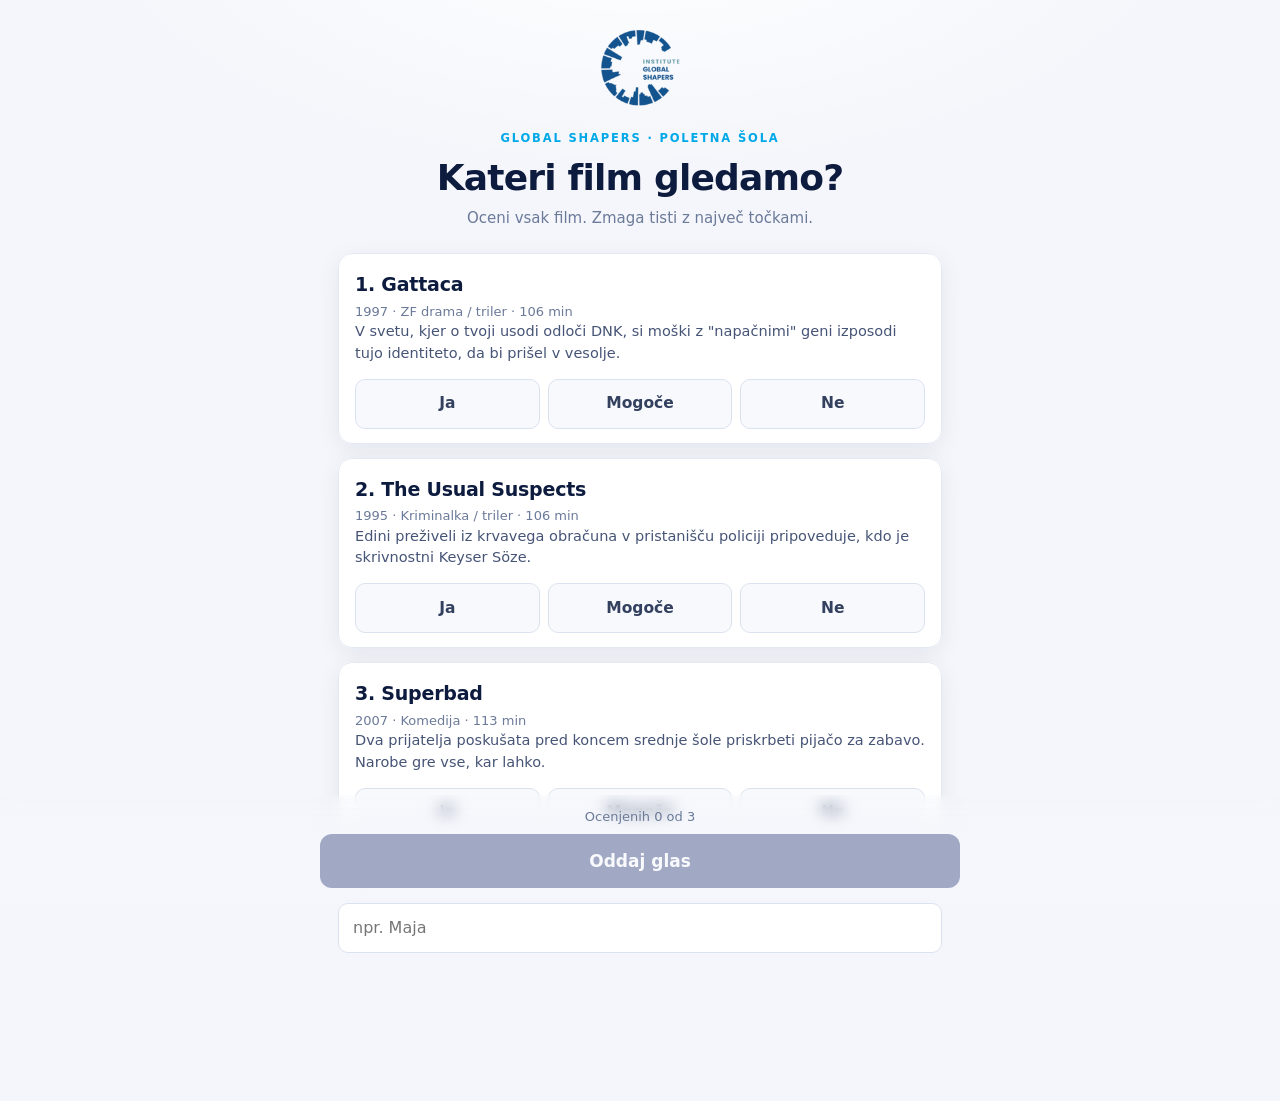
==== app/index.html @ e21fadfa "Izbor filma — glasovalna aplikacija za poletno šolo Statična aplikacija (app/) + Apps Script zaledje" ====
<!doctype html>
<html lang="sl">
<head>
<meta charset="utf-8">
<meta name="viewport" content="width=device-width, initial-scale=1">
<meta name="theme-color" content="#f4f6fb">
<title>Izbor filma</title>
<link rel="stylesheet" href="stil.css">
</head>
<body>

<div class="ovoj">
  <header class="glava">
    <img class="logo" src="logo.png" alt="Inštitut Global Shapers" width="128" height="128">
    <div class="znacka">Global Shapers · Poletna šola</div>
    <h1 id="naslov">Kateri film gledamo?</h1>
    <p class="podnaslov" id="podnaslov"></p>
  </header>

  <main id="vsebina">
    <form id="obrazec" novalidate>
      <div id="filmi"></div>

      <div class="ime-blok">
        <label for="ime">Tvoje ime (ni obvezno)</label>
        <input type="text" id="ime" name="ime" autocomplete="off" maxlength="40" placeholder="npr. Maja">
      </div>

      <div id="sporocilo"></div>
    </form>
  </main>

  <noscript>
    <p class="sporocilo napaka">Za glasovanje mora biti vklopljen JavaScript.</p>
  </noscript>
</div>

<div class="spodaj" id="spodaj">
  <div class="spodaj-ovoj">
    <p class="stevec" id="stevec">Ocenjenih 0 od 0</p>
    <button type="submit" class="glavni" id="poslji" form="obrazec" disabled>Oddaj glas</button>
  </div>
</div>

<script src="filmi.js"></script>
<script>
(function () {
  'use strict';

  var K = window.KONFIG;
  var params = new URLSearchParams(location.search);
  var kiosk = params.get('kiosk') === '1';       // laptop kroži po sobi
  var LOKALNO = !K.scriptUrl;                    // ni backenda -> shrani v brskalnik

  var KLJUC_NAPRAVA = 'izborFilma.naprava';
  var KLJUC_GLASOVAL = 'izborFilma.glasoval';
  var KLJUC_VRSTA = 'izborFilma.cakalnaVrsta';
  var KLJUC_LOKALNI = 'izborFilma.lokalniGlasovi';

  /* ---------- pomozne ---------- */

  function el(id) { return document.getElementById(id); }

  function shrani(k, v) {
    try { localStorage.setItem(k, JSON.stringify(v)); } catch (e) {}
  }

  function preberi(k, privzeto) {
    try {
      var v = localStorage.getItem(k);
      return v === null ? privzeto : JSON.parse(v);
    } catch (e) { return privzeto; }
  }

  function napravaId() {
    var id = preberi(KLJUC_NAPRAVA, null);
    if (!id) {
      id = 'n-' + Math.random().toString(36).slice(2) + Math.random().toString(36).slice(2);
      shrani(KLJUC_NAPRAVA, id);
    }
    return id;
  }

  function pobegni(s) {
    return String(s).replace(/[&<>"']/g, function (c) {
      return { '&': '&amp;', '<': '&lt;', '>': '&gt;', '"': '&quot;', "'": '&#39;' }[c];
    });
  }

  /* JSONP: deluje tudi tam, kjer CORS ponagaja, in nam vrne potrditev. */
  function jsonp(url, podatki, casOmejitev) {
    return new Promise(function (resolve, reject) {
      var ime = 'cb' + Math.random().toString(36).slice(2);
      var skripta = document.createElement('script');
      var ura = setTimeout(function () { pocisti(); reject(new Error('cas')); }, casOmejitev || 12000);

      function pocisti() {
        clearTimeout(ura);
        try { delete window[ime]; } catch (e) { window[ime] = undefined; }
        if (skripta.parentNode) skripta.parentNode.removeChild(skripta);
      }

      window[ime] = function (odgovor) { pocisti(); resolve(odgovor); };

      var q = new URLSearchParams(podatki || {});
      q.set('callback', ime);
      skripta.src = url + (url.indexOf('?') === -1 ? '?' : '&') + q.toString();
      skripta.onerror = function () { pocisti(); reject(new Error('omrezje')); };
      document.head.appendChild(skripta);
    });
  }

  /* ---------- izris ---------- */

  el('naslov').textContent = K.naslov;
  el('podnaslov').textContent = K.podnaslov;
  document.title = K.naslov;

  var izbire = {};

  function izrisiFilme() {
    var html = K.filmi.map(function (f, i) {
      var moznosti = K.moznosti.map(function (m) {
        var id = 'o-' + f.id + '-' + m.kljuc;
        return '<input type="radio" name="' + f.id + '" id="' + id + '" value="' + m.kljuc + '">' +
               '<label for="' + id + '" data-kljuc="' + m.kljuc + '">' + pobegni(m.oznaka) + '</label>';
      }).join('');

      return '' +
        '<fieldset class="film" id="kartica-' + f.id + '">' +
          '<legend>' +
            '<span class="film-naslov">' + (i + 1) + '. ' + pobegni(f.naslov) + '</span>' +
            '<span class="film-meta">' + pobegni([f.leto, f.zanr, f.dolzina].filter(Boolean).join(' · ')) + '</span>' +
          '</legend>' +
          (f.opis ? '<p class="film-opis">' + pobegni(f.opis) + '</p>' : '') +
          '<div class="moznosti">' + moznosti + '</div>' +
        '</fieldset>';
    }).join('');

    el('filmi').innerHTML = html;
  }

  function osveziStevec() {
    var n = Object.keys(izbire).length;
    el('stevec').textContent = 'Ocenjenih ' + n + ' od ' + K.filmi.length;
    el('poslji').disabled = n < K.filmi.length;
  }

  el('filmi').addEventListener('change', function (e) {
    var t = e.target;
    if (t && t.type === 'radio') {
      izbire[t.name] = t.value;
      var kartica = el('kartica-' + t.name);
      if (kartica) kartica.classList.add('odgovorjen');
      osveziStevec();
    }
  });

  /* ---------- sporocila ---------- */

  function sporocilo(besedilo, vrsta) {
    el('sporocilo').innerHTML = besedilo
      ? '<p class="sporocilo ' + (vrsta || 'info') + '">' + besedilo + '</p>'
      : '';
  }

  /* ---------- oddaja ---------- */

  function sestaviGlas() {
    var ocene = {};
    K.filmi.forEach(function (f) {
      var m = K.moznosti.filter(function (x) { return x.kljuc === izbire[f.id]; })[0];
      ocene[f.id] = m ? m.tocke : 0;
    });
    return {
      ime: (el('ime').value || '').trim().slice(0, 40),
      naprava: kiosk ? 'kiosk-' + Math.random().toString(36).slice(2) : napravaId(),
      ocene: ocene
    };
  }

  function shraniLokalno(glas) {
    var vsi = preberi(KLJUC_LOKALNI, []);
    // na isti napravi zadnji glas povozi prejsnji (razen v kiosk nacinu)
    vsi = vsi.filter(function (g) { return g.naprava !== glas.naprava; });
    vsi.push({ ime: glas.ime, naprava: glas.naprava, ocene: glas.ocene, cas: new Date().toISOString() });
    shrani(KLJUC_LOKALNI, vsi);
  }

  function poslji(glas) {
    return jsonp(K.scriptUrl, {
      action: 'glas',
      ime: glas.ime,
      naprava: glas.naprava,
      ocene: JSON.stringify(glas.ocene)
    });
  }

  /* Cakalna vrsta: ce povezava odpove, glas ne gre v nic. */
  function vVrsto(glas) {
    var v = preberi(KLJUC_VRSTA, []);
    v = v.filter(function (g) { return g.naprava !== glas.naprava; });
    v.push(glas);
    shrani(KLJUC_VRSTA, v);
  }

  function obdelajVrsto() {
    if (LOKALNO) return;
    var v = preberi(KLJUC_VRSTA, []);
    if (!v.length) return;
    var glas = v[0];
    poslji(glas).then(function (o) {
      if (o && o.ok) {
        shrani(KLJUC_VRSTA, preberi(KLJUC_VRSTA, []).slice(1));
        obdelajVrsto();
      }
    }).catch(function () { /* poskusimo kasneje */ });
  }

  el('obrazec').addEventListener('submit', function (e) {
    e.preventDefault();
    if (Object.keys(izbire).length < K.filmi.length) return;

    var glas = sestaviGlas();
    var gumb = el('poslji');
    gumb.disabled = true;
    gumb.textContent = 'Pošiljam…';
    sporocilo('');

    if (LOKALNO) {
      shraniLokalno(glas);
      zahvala(true);
      return;
    }

    poslji(glas).then(function (o) {
      if (o && o.ok) {
        shrani(KLJUC_GLASOVAL, true);
        zahvala(true);
      } else {
        throw new Error((o && o.napaka) || 'neznana napaka');
      }
    }).catch(function () {
      vVrsto(glas);
      shrani(KLJUC_GLASOVAL, true);
      zahvala(false);
    });
  });

  function zahvala(uspelo) {
    var opomba = uspelo
      ? 'Glas je zabeležen.'
      : 'Povezava je odpovedala, zato je glas shranjen na tvoji napravi. Pusti to stran odprto — poslala ga bo sama, ko bo signal.';

    el('vsebina').innerHTML =
      '<div class="zahvala">' +
        '<div class="kljukica">' + (uspelo ? '✓' : '⏳') + '</div>' +
        '<h2>Hvala!</h2>' +
        '<p>' + opomba + '</p>' +
        '<button type="button" class="drugotni" id="naprej">' +
          (kiosk ? 'Naslednji, prosim' : 'Poglej rezultate') +
        '</button>' +
      '</div>';

    el('spodaj').style.display = 'none';
    window.scrollTo(0, 0);

    el('naprej').addEventListener('click', function () {
      if (kiosk) location.href = 'index.html?kiosk=1';
      else location.href = 'rezultati.html';
    });

    if (kiosk) setTimeout(function () { location.href = 'index.html?kiosk=1'; }, 4000);
    if (!uspelo) setTimeout(obdelajVrsto, 5000);
  }

  /* ---------- zagon ---------- */

  izrisiFilme();
  osveziStevec();

  if (LOKALNO) {
    sporocilo('<strong>Lokalni način.</strong> V <code>filmi.js</code> ni nastavljen <code>scriptUrl</code>, zato se glasovi shranjujejo samo v ta brskalnik. Za skupinsko glasovanje glej NAVODILA.md.', 'info');
  } else if (!kiosk && preberi(KLJUC_GLASOVAL, false)) {
    sporocilo('S te naprave je glas že oddan. Če glasuješ znova, boš prejšnji glas <strong>zamenjal</strong>. <a href="rezultati.html">Rezultati →</a>', 'info');
  }

  obdelajVrsto();
  window.addEventListener('online', obdelajVrsto);
  setInterval(obdelajVrsto, 15000);
})();
</script>
</body>
</html>
---- app/stil.css ----
/* Izbor filma — barvna podoba Inštituta Global Shapers.
   Brez zunanjih pisav, knjižnic in CDN-jev: vse se naloži z istega naslova. */

:root {
  /* barve, odčitane z globalshapers.si */
  --navy:          #0d1b3e;   /* naslovi */
  --navy-2:        #1a2b6d;   /* gumbi, poudarki */
  --cyan:          #00a8e8;   /* akcent */
  --cyan-temn:     #0089bd;
  --mut:           #6b7a99;   /* pomožno besedilo */
  --ozadje:        #f4f6fb;
  --kartica:       #ffffff;
  --kartica-rob:   #e3e8f2;
  --polje:         #f7f9fd;
  --polje-rob:     #dbe2ef;
  --nevtralno:     #94a0b8;

  --radij:         14px;
  --senca:         0 6px 24px rgba(13, 27, 62, .07);
  --senca-mocna:   0 10px 34px rgba(13, 27, 62, .12);
}

* { box-sizing: border-box; }

html, body { margin: 0; padding: 0; }

body {
  background:
    radial-gradient(900px 420px at 50% -8%, #ffffff 0%, transparent 62%),
    var(--ozadje);
  color: var(--navy);
  font-family: system-ui, -apple-system, "Segoe UI", Roboto, "Helvetica Neue", Arial, sans-serif;
  font-size: 17px;
  line-height: 1.5;
  -webkit-text-size-adjust: 100%;
  min-height: 100vh;
}

.ovoj {
  max-width: 640px;
  margin: 0 auto;
  padding: 26px 18px 140px;
}

/* ---------- glava ---------- */

.glava { text-align: center; margin-bottom: 24px; }

.logo {
  width: 84px;
  height: 84px;
  display: block;
  margin: 0 auto 14px;
}

.znacka {
  display: inline-block;
  font-size: 11.5px;
  font-weight: 700;
  letter-spacing: .16em;
  text-transform: uppercase;
  color: var(--cyan);
  margin-bottom: 10px;
}

h1 {
  font-size: clamp(26px, 7vw, 36px);
  line-height: 1.15;
  margin: 0 0 8px;
  letter-spacing: -.022em;
  color: var(--navy);
}

.podnaslov { color: var(--mut); margin: 0; font-size: 15px; }

/* ---------- kartica filma ---------- */

.film {
  background: var(--kartica);
  border: 1px solid var(--kartica-rob);
  border-radius: var(--radij);
  padding: 16px 16px 14px;
  margin-bottom: 14px;
  box-shadow: var(--senca);
}

.film.odgovorjen { border-color: rgba(0, 168, 232, .45); }

.film legend { float: left; width: 100%; padding: 0; }

/* legend brez float bi se izrisal nad okvirjem kartice */
.film::after { content: ''; display: block; clear: both; }

fieldset { border: 0; margin: 0; padding: 0; }

.film-naslov {
  font-size: 19px;
  font-weight: 700;
  letter-spacing: -.012em;
  display: block;
  color: var(--navy);
}

.film-meta {
  color: var(--mut);
  font-size: 13px;
  margin-top: 3px;
  display: block;
}

.film-opis {
  color: #465476;
  font-size: 14.5px;
  margin: 10px 0 14px;
}

/* ---------- gumbi za oceno ---------- */

.moznosti { display: grid; grid-template-columns: repeat(3, 1fr); gap: 8px; }

.moznosti input { position: absolute; opacity: 0; width: 0; height: 0; }

.moznosti label {
  display: flex;
  align-items: center;
  justify-content: center;
  min-height: 50px;
  border: 1px solid var(--polje-rob);
  border-radius: 10px;
  background: var(--polje);
  color: #33415f;
  font-size: 15.5px;
  font-weight: 600;
  cursor: pointer;
  user-select: none;
  transition: transform .08s ease, background .12s ease, border-color .12s ease, color .12s ease;
}

.moznosti label:active { transform: scale(.97); }

.moznosti input:focus-visible + label { outline: 2px solid var(--cyan); outline-offset: 2px; }

/* tri jasno ločena stanja v barvah znamke */
.moznosti input:checked + label[data-kljuc="ja"] {
  background: var(--cyan); border-color: var(--cyan); color: #fff;
}
.moznosti input:checked + label[data-kljuc="mogoce"] {
  background: var(--navy-2); border-color: var(--navy-2); color: #fff;
}
.moznosti input:checked + label[data-kljuc="ne"] {
  background: #e9edf6; border-color: var(--nevtralno); color: #4a5772;
}

/* ---------- ime ---------- */

.ime-blok { margin: 22px 0 8px; }

.ime-blok label { display: block; font-size: 14px; color: var(--mut); margin-bottom: 7px; }

input[type="text"] {
  width: 100%;
  min-height: 50px;
  padding: 0 14px;
  background: var(--kartica);
  border: 1px solid var(--polje-rob);
  border-radius: 10px;
  color: var(--navy);
  font-size: 16px;
  font-family: inherit;
}

input[type="text"]:focus-visible { outline: 2px solid var(--cyan); outline-offset: 1px; }

/* ---------- spodnja vrstica ---------- */

.spodaj {
  position: fixed;
  left: 0; right: 0; bottom: 0;
  padding: 12px 18px calc(12px + env(safe-area-inset-bottom));
  background: linear-gradient(180deg, rgba(244, 246, 251, 0), rgba(244, 246, 251, .97) 38%);
  backdrop-filter: blur(8px);
}

.spodaj-ovoj { max-width: 640px; margin: 0 auto; }

.stevec { font-size: 13px; color: var(--mut); text-align: center; margin: 0 0 8px; }

button.glavni {
  width: 100%;
  min-height: 54px;
  border: 0;
  border-radius: 12px;
  background: var(--navy-2);
  color: #fff;
  font-size: 17px;
  font-weight: 700;
  font-family: inherit;
  cursor: pointer;
  box-shadow: var(--senca-mocna);
  transition: transform .08s ease, opacity .15s ease, background .15s ease;
}

button.glavni:active { transform: scale(.985); }
button.glavni:disabled { opacity: .38; cursor: not-allowed; box-shadow: none; }

.drugotni {
  display: inline-flex;
  align-items: center;
  justify-content: center;
  text-decoration: none;
  min-height: 46px;
  padding: 0 18px;
  border: 1px solid var(--polje-rob);
  border-radius: 10px;
  background: var(--kartica);
  color: var(--navy-2);
  font-size: 15px;
  font-weight: 600;
  font-family: inherit;
  cursor: pointer;
}

/* ---------- sporocila ---------- */

.sporocilo {
  margin: 14px 0 0;
  padding: 12px 14px;
  border-radius: 10px;
  font-size: 14.5px;
  border: 1px solid;
}

.sporocilo.info   { background: #eaf7fe; border-color: rgba(0,168,232,.35);  color: #0b5d80; }
.sporocilo.napaka { background: #fdeeee; border-color: rgba(200,60,60,.35);  color: #8e2a2a; }
.sporocilo.ok     { background: #eaf7fe; border-color: rgba(0,168,232,.35);  color: #0b5d80; }

.sporocilo a { color: var(--navy-2); }
.sporocilo code {
  background: rgba(13,27,62,.06);
  padding: 1px 5px;
  border-radius: 4px;
  font-size: 13px;
}

/* ---------- zahvala ---------- */

.zahvala { text-align: center; padding: 40px 0; }
.zahvala .kljukica {
  font-size: 40px;
  line-height: 1;
  margin: 0 auto 14px;
  width: 78px; height: 78px;
  border-radius: 50%;
  display: flex; align-items: center; justify-content: center;
  background: var(--cyan);
  color: #fff;
}
.zahvala h2 { font-size: 26px; margin: 0 0 8px; color: var(--navy); }
.zahvala p { color: var(--mut); margin: 0 0 22px; }

/* ---------- rezultati ---------- */

.vrstica { margin-bottom: 18px; }

.vrstica-glava {
  display: flex;
  justify-content: space-between;
  align-items: baseline;
  gap: 10px;
  margin-bottom: 7px;
}

.vrstica-naslov { font-weight: 700; font-size: 16.5px; color: var(--navy); }
.vrstica-tocke { color: var(--navy-2); font-weight: 700; font-size: 16px; white-space: nowrap; }

.stolpec-ozadje {
  height: 14px;
  background: #e7ebf4;
  border-radius: 999px;
  overflow: hidden;
  border: 1px solid var(--kartica-rob);
}

.stolpec {
  height: 100%;
  background: var(--navy-2);
  border-radius: 999px;
  transition: width .5s ease;
}

.vrstica.zmagovalec .stolpec { background: linear-gradient(90deg, var(--cyan), var(--cyan-temn)); }
.vrstica.zmagovalec .vrstica-tocke { color: var(--cyan-temn); }

.razbitje { font-size: 12.5px; color: var(--mut); margin-top: 6px; }

.povzetek {
  background: var(--kartica);
  border: 1px solid var(--kartica-rob);
  border-radius: var(--radij);
  padding: 18px;
  margin-bottom: 24px;
  text-align: center;
  box-shadow: var(--senca);
}

.povzetek .veliko { font-size: 32px; font-weight: 800; letter-spacing: -.025em; color: var(--navy); }
.povzetek .majhno { font-size: 12px; color: var(--mut); text-transform: uppercase; letter-spacing: .12em; }

.noga { text-align: center; margin-top: 30px; font-size: 13px; color: var(--mut); }
.noga a { color: var(--navy-2); }

@media (prefers-reduced-motion: reduce) {
  * { transition: none !important; animation: none !important; }
}
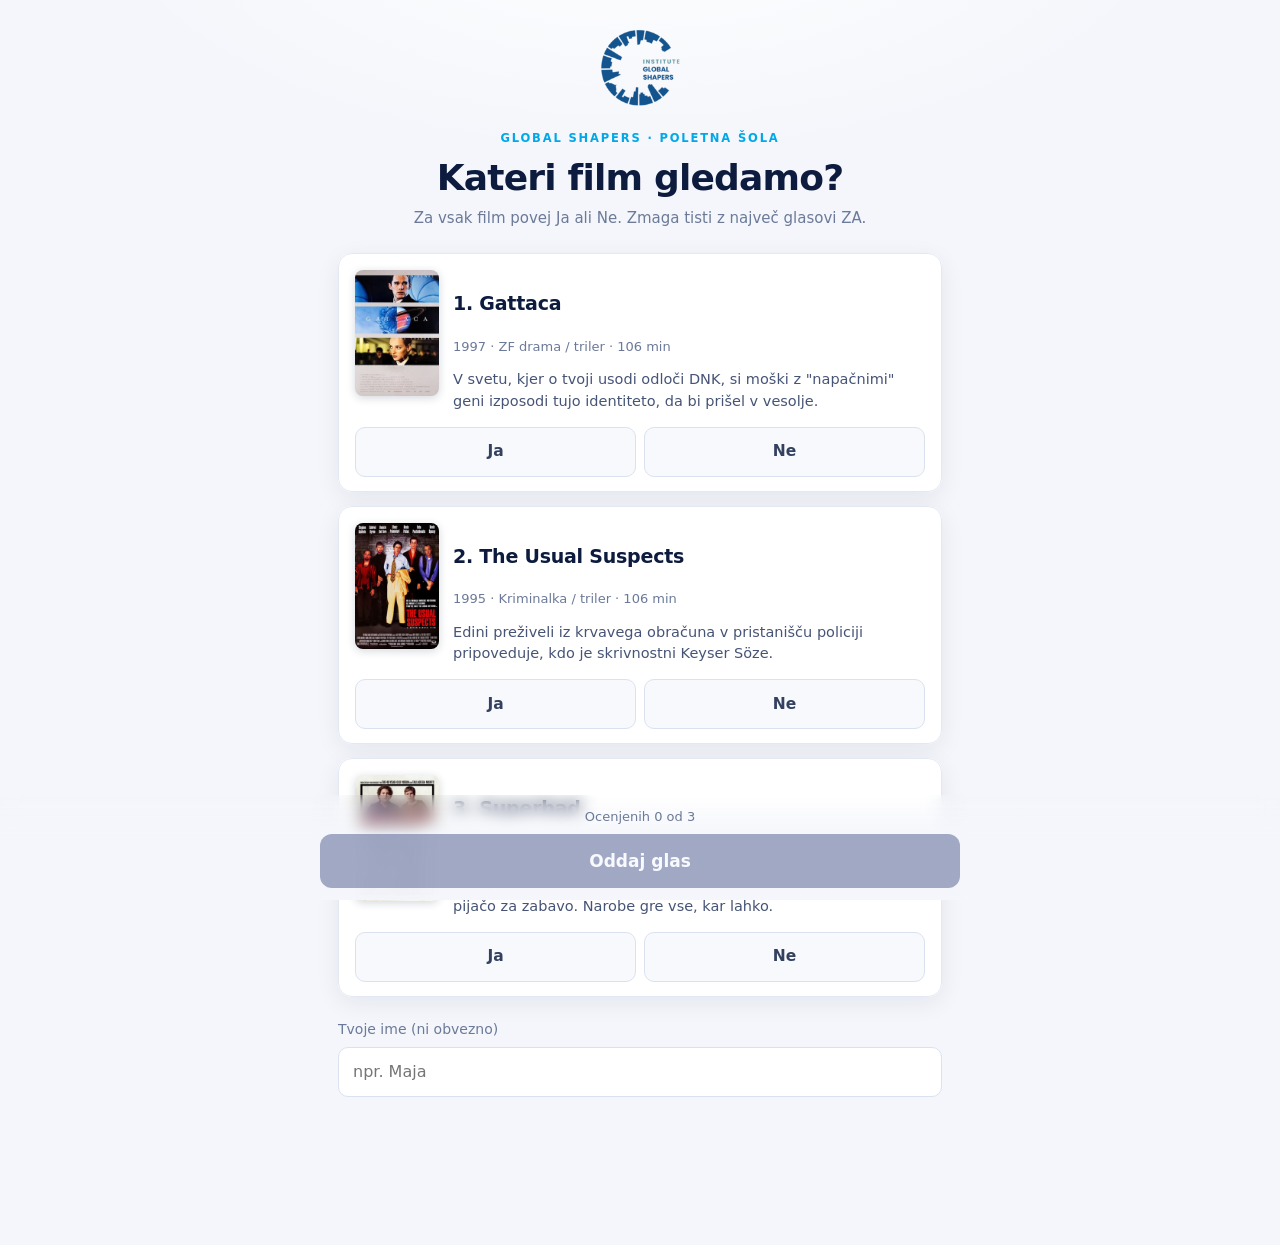
==== commit 21534d58: "Samo Ja/Ne namesto treh stopenj + plakati filmov - moznosti: Ja (2) / Ne (0); lestvica prikazuje ste" ====
--- a/app/index.html
+++ b/app/index.html
@@ -126,13 +126,23 @@
                '<label for="' + id + '" data-kljuc="' + m.kljuc + '">' + pobegni(m.oznaka) + '</label>';
       }).join('');
 
+      var plakat = f.plakat
+        ? '<img class="plakat" src="' + pobegni(f.plakat) + '" alt="Plakat filma ' + pobegni(f.naslov) + '"' +
+          ' width="84" height="126" onerror="this.remove()">'
+        : '';
+
       return '' +
         '<fieldset class="film" id="kartica-' + f.id + '">' +
-          '<legend>' +
-            '<span class="film-naslov">' + (i + 1) + '. ' + pobegni(f.naslov) + '</span>' +
-            '<span class="film-meta">' + pobegni([f.leto, f.zanr, f.dolzina].filter(Boolean).join(' · ')) + '</span>' +
-          '</legend>' +
-          (f.opis ? '<p class="film-opis">' + pobegni(f.opis) + '</p>' : '') +
+          // legenda je skrita za oci, a jo bralnik zaslona prebere kot naslov skupine
+          '<legend class="skrito">' + (i + 1) + '. ' + pobegni(f.naslov) + ' — tvoja ocena</legend>' +
+          '<div class="film-vrh">' +
+            plakat +
+            '<div class="film-tekst">' +
+              '<p class="film-naslov">' + (i + 1) + '. ' + pobegni(f.naslov) + '</p>' +
+              '<p class="film-meta">' + pobegni([f.leto, f.zanr, f.dolzina].filter(Boolean).join(' · ')) + '</p>' +
+              (f.opis ? '<p class="film-opis">' + pobegni(f.opis) + '</p>' : '') +
+            '</div>' +
+          '</div>' +
           '<div class="moznosti">' + moznosti + '</div>' +
         '</fieldset>';
     }).join('');
--- a/app/stil.css
+++ b/app/stil.css
@@ -86,12 +86,28 @@
 
 .film.odgovorjen { border-color: rgba(0, 168, 232, .45); }
 
-.film legend { float: left; width: 100%; padding: 0; }
-
-/* legend brez float bi se izrisal nad okvirjem kartice */
-.film::after { content: ''; display: block; clear: both; }
-
 fieldset { border: 0; margin: 0; padding: 0; }
+
+/* legenda je samo za bralnike zaslona; naslov je viden v .film-naslov */
+.skrito {
+  position: absolute; width: 1px; height: 1px; padding: 0;
+  margin: -1px; overflow: hidden; clip: rect(0 0 0 0); white-space: nowrap; border: 0;
+}
+
+/* plakat levo, besedilo desno */
+.film-vrh { display: flex; gap: 14px; align-items: flex-start; }
+
+.plakat {
+  flex: 0 0 auto;
+  width: 84px;
+  height: 126px;
+  object-fit: cover;
+  border-radius: 8px;
+  background: #e2e7f1;
+  box-shadow: 0 2px 8px rgba(11, 31, 63, .18);
+}
+
+.film-tekst { min-width: 0; }
 
 .film-naslov {
   font-size: 19px;
@@ -111,12 +127,20 @@
 .film-opis {
   color: #465476;
   font-size: 14.5px;
-  margin: 10px 0 14px;
+  margin: 8px 0 0;
+}
+
+/* razmik med blokom s plakatom in gumbi za oceno */
+.film-vrh + .moznosti { margin-top: 14px; }
+
+@media (max-width: 360px) {
+  .plakat { width: 66px; height: 99px; }
+  .film-vrh { gap: 10px; }
 }
 
 /* ---------- gumbi za oceno ---------- */
 
-.moznosti { display: grid; grid-template-columns: repeat(3, 1fr); gap: 8px; }
+.moznosti { display: grid; grid-template-columns: repeat(auto-fit, minmax(110px, 1fr)); gap: 8px; }
 
 .moznosti input { position: absolute; opacity: 0; width: 0; height: 0; }
 
@@ -140,7 +164,7 @@
 
 .moznosti input:focus-visible + label { outline: 2px solid var(--cyan); outline-offset: 2px; }
 
-/* tri jasno ločena stanja v barvah znamke */
+/* jasno ločena stanja v barvah znamke (mogoce ostane za primer 3 stopenj) */
 .moznosti input:checked + label[data-kljuc="ja"] {
   background: var(--cyan); border-color: var(--cyan); color: #fff;
 }
@@ -264,14 +288,23 @@
 
 .vrstica-glava {
   display: flex;
-  justify-content: space-between;
+  justify-content: flex-start;
   align-items: baseline;
   gap: 10px;
   margin-bottom: 7px;
 }
 
 .vrstica-naslov { font-weight: 700; font-size: 16.5px; color: var(--navy); }
-.vrstica-tocke { color: var(--navy-2); font-weight: 700; font-size: 16px; white-space: nowrap; }
+
+.vrstica-plakat {
+  width: 36px; height: 54px;
+  object-fit: cover;
+  border-radius: 5px;
+  flex: 0 0 auto;
+  align-self: center;
+  background: #e2e7f1;
+}
+.vrstica-tocke { color: var(--navy-2); font-weight: 700; font-size: 16px; white-space: nowrap; margin-left: auto; }
 
 .stolpec-ozadje {
   height: 14px;
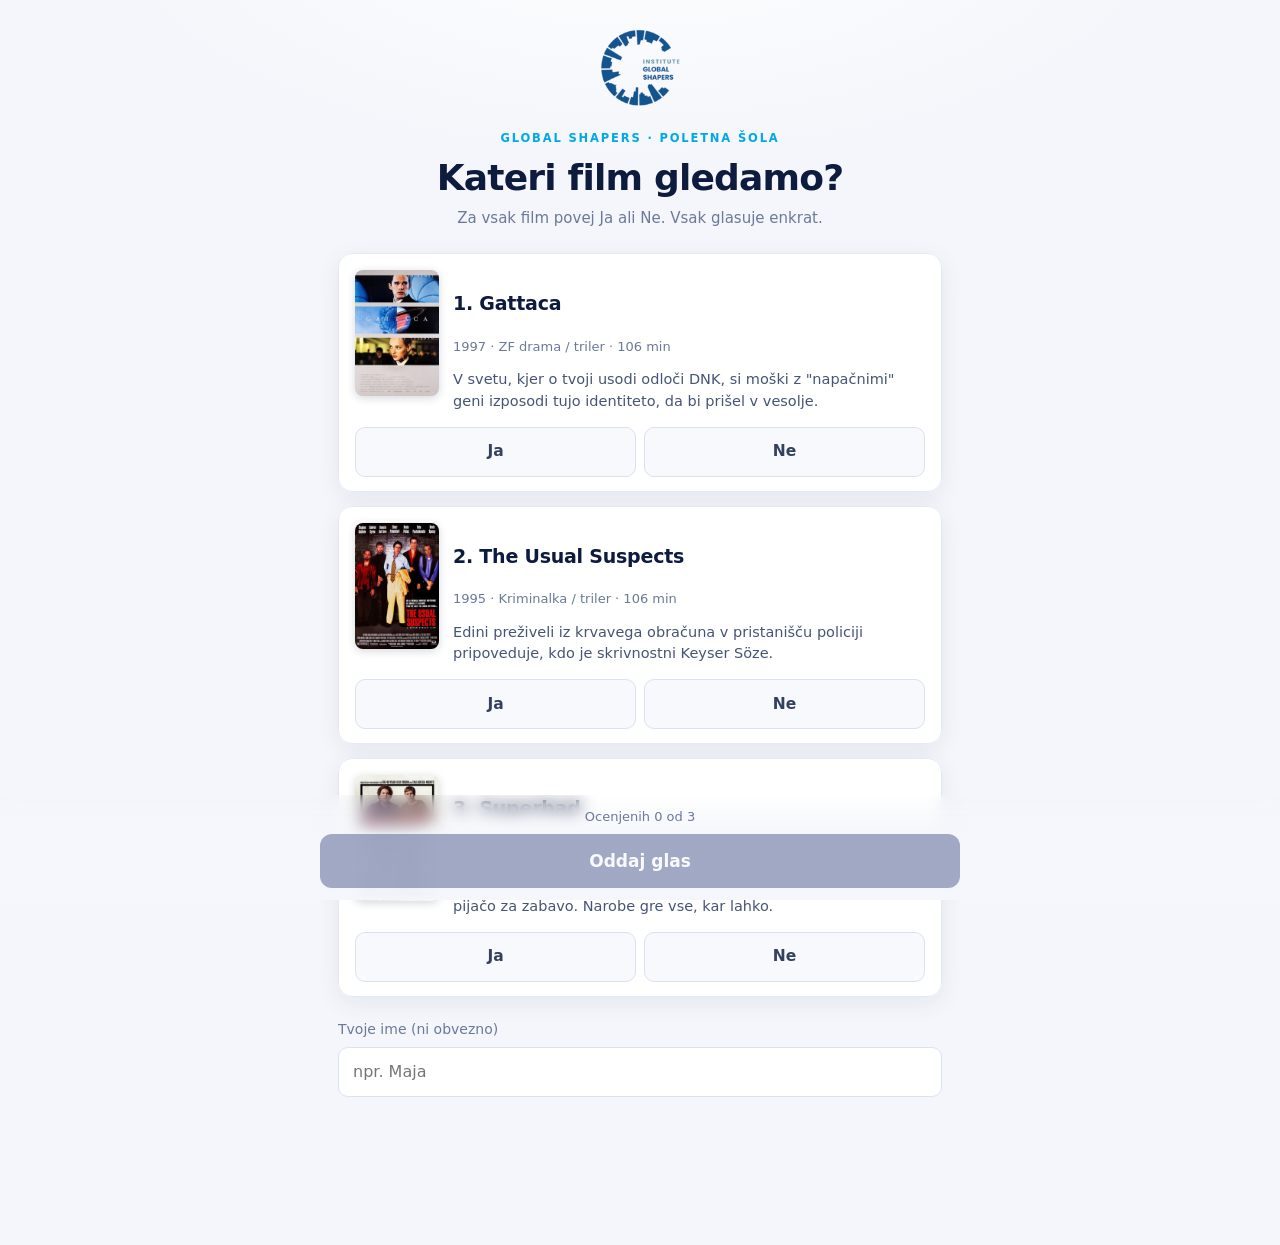
==== commit 25b9cf8a: "En glas na osebo: po oddaji se obrazec zaklene Po uspesni (ali v vrsto shranjeni) oddaji se namesto " ====
--- a/app/index.html
+++ b/app/index.html
@@ -257,9 +257,23 @@
     });
   });
 
+  /* Ena naprava = en glas: ko je glas oddan, obrazca sploh ne pokazemo vec. */
+  function zeGlasoval() {
+    el('vsebina').innerHTML =
+      '<div class="zahvala">' +
+        '<div class="kljukica">✓</div>' +
+        '<h2>Tvoj glas je oddan</h2>' +
+        '<p>Vsak glasuje enkrat, zato je glasovanje na tej napravi zaključeno. ' +
+        'Rezultati se sproti osvežujejo.</p>' +
+        '<button type="button" class="drugotni" id="naprej">Poglej rezultate</button>' +
+      '</div>';
+    el('spodaj').style.display = 'none';
+    el('naprej').addEventListener('click', function () { location.href = 'rezultati.html'; });
+  }
+
   function zahvala(uspelo) {
     var opomba = uspelo
-      ? 'Glas je zabeležen.'
+      ? 'Glas je zabeležen. Vsak glasuje enkrat, zato je to tvoj končni glas.'
       : 'Povezava je odpovedala, zato je glas shranjen na tvoji napravi. Pusti to stran odprto — poslala ga bo sama, ko bo signal.';
 
     el('vsebina').innerHTML =
@@ -292,7 +306,7 @@
   if (LOKALNO) {
     sporocilo('<strong>Lokalni način.</strong> V <code>filmi.js</code> ni nastavljen <code>scriptUrl</code>, zato se glasovi shranjujejo samo v ta brskalnik. Za skupinsko glasovanje glej NAVODILA.md.', 'info');
   } else if (!kiosk && preberi(KLJUC_GLASOVAL, false)) {
-    sporocilo('S te naprave je glas že oddan. Če glasuješ znova, boš prejšnji glas <strong>zamenjal</strong>. <a href="rezultati.html">Rezultati →</a>', 'info');
+    zeGlasoval();
   }
 
   obdelajVrsto();
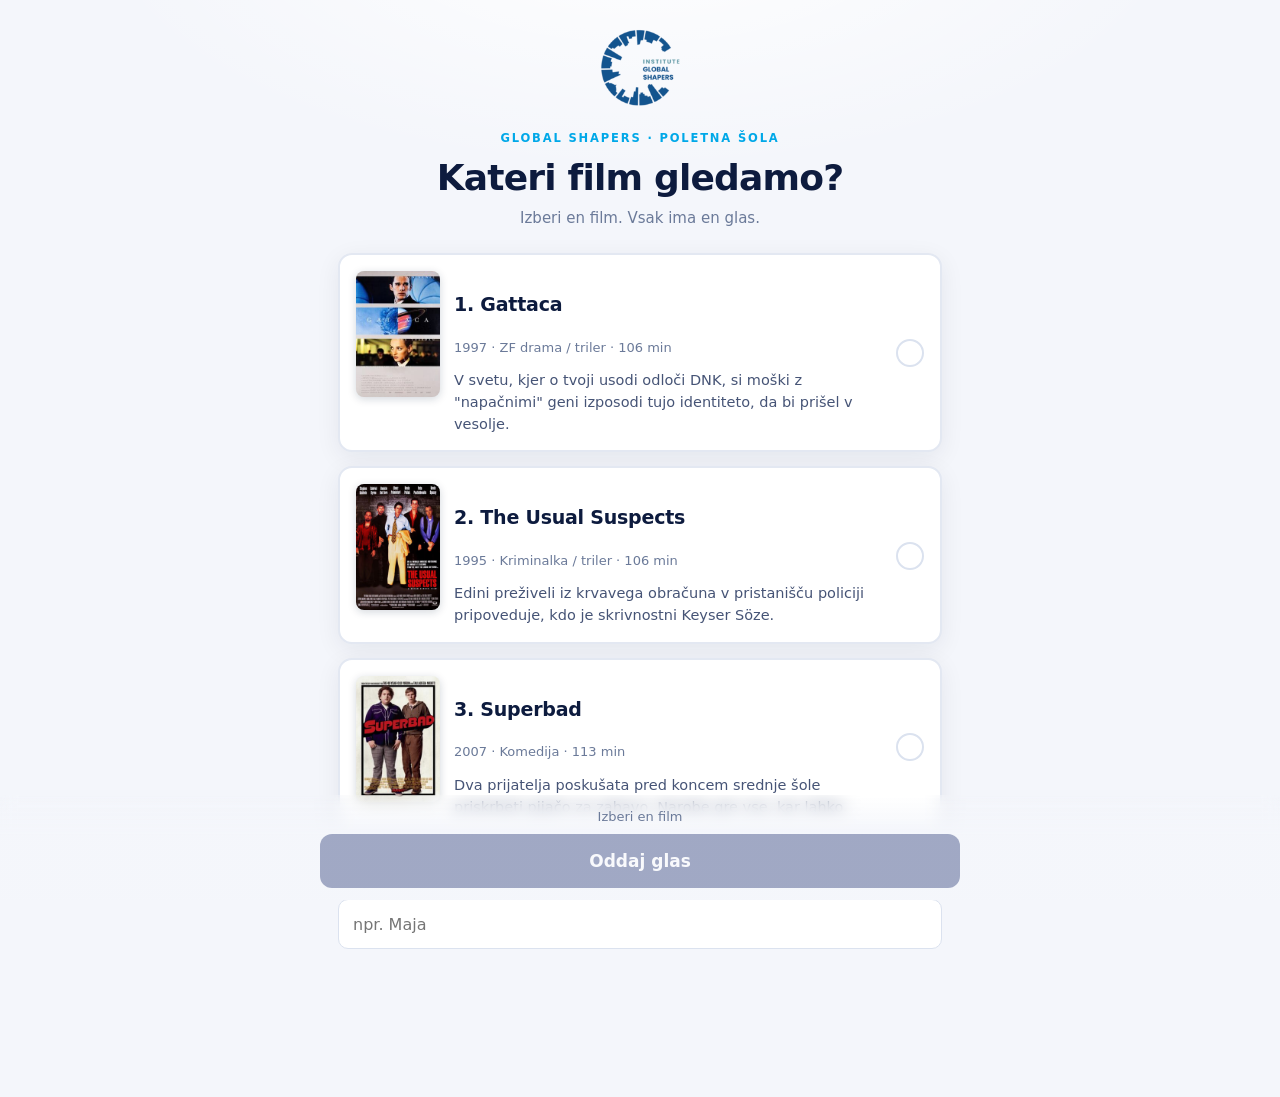
==== commit 3698088e: "Vsak izbere en film (en clovek = en glas) - namesto Ja/Ne pri vsakem filmu je zdaj ena skupina izbir" ====
--- a/app/index.html
+++ b/app/index.html
@@ -116,25 +116,19 @@
   el('podnaslov').textContent = K.podnaslov;
   document.title = K.naslov;
 
-  var izbire = {};
+  var izbrani = null;   // en sam film na osebo
 
   function izrisiFilme() {
-    var html = K.filmi.map(function (f, i) {
-      var moznosti = K.moznosti.map(function (m) {
-        var id = 'o-' + f.id + '-' + m.kljuc;
-        return '<input type="radio" name="' + f.id + '" id="' + id + '" value="' + m.kljuc + '">' +
-               '<label for="' + id + '" data-kljuc="' + m.kljuc + '">' + pobegni(m.oznaka) + '</label>';
-      }).join('');
-
+    var kartice = K.filmi.map(function (f, i) {
+      var rid = 'izbira-' + f.id;
       var plakat = f.plakat
         ? '<img class="plakat" src="' + pobegni(f.plakat) + '" alt="Plakat filma ' + pobegni(f.naslov) + '"' +
           ' width="84" height="126" onerror="this.remove()">'
         : '';
 
       return '' +
-        '<fieldset class="film" id="kartica-' + f.id + '">' +
-          // legenda je skrita za oci, a jo bralnik zaslona prebere kot naslov skupine
-          '<legend class="skrito">' + (i + 1) + '. ' + pobegni(f.naslov) + ' — tvoja ocena</legend>' +
+        '<label class="film" id="kartica-' + f.id + '" for="' + rid + '">' +
+          '<input type="radio" class="izbira" name="izbira" id="' + rid + '" value="' + f.id + '">' +
           '<div class="film-vrh">' +
             plakat +
             '<div class="film-tekst">' +
@@ -142,26 +136,32 @@
               '<p class="film-meta">' + pobegni([f.leto, f.zanr, f.dolzina].filter(Boolean).join(' · ')) + '</p>' +
               (f.opis ? '<p class="film-opis">' + pobegni(f.opis) + '</p>' : '') +
             '</div>' +
+            '<span class="oznaka" aria-hidden="true"></span>' +
           '</div>' +
-          '<div class="moznosti">' + moznosti + '</div>' +
-        '</fieldset>';
+        '</label>';
     }).join('');
 
-    el('filmi').innerHTML = html;
+    el('filmi').innerHTML =
+      '<fieldset class="skupina">' +
+        '<legend class="skrito">Izberi en film</legend>' +
+        kartice +
+      '</fieldset>';
   }
 
   function osveziStevec() {
-    var n = Object.keys(izbire).length;
-    el('stevec').textContent = 'Ocenjenih ' + n + ' od ' + K.filmi.length;
-    el('poslji').disabled = n < K.filmi.length;
+    var f = izbrani && K.filmi.filter(function (x) { return x.id === izbrani; })[0];
+    el('stevec').textContent = f ? 'Izbrano: ' + f.naslov : 'Izberi en film';
+    el('poslji').disabled = !izbrani;
   }
 
   el('filmi').addEventListener('change', function (e) {
     var t = e.target;
-    if (t && t.type === 'radio') {
-      izbire[t.name] = t.value;
-      var kartica = el('kartica-' + t.name);
-      if (kartica) kartica.classList.add('odgovorjen');
+    if (t && t.type === 'radio' && t.name === 'izbira') {
+      izbrani = t.value;
+      K.filmi.forEach(function (f) {
+        var k = el('kartica-' + f.id);
+        if (k) k.classList.toggle('izbran', f.id === izbrani);
+      });
       osveziStevec();
     }
   });
@@ -177,10 +177,11 @@
   /* ---------- oddaja ---------- */
 
   function sestaviGlas() {
+    /* V preglednico gre 2 za izbrani film in 0 za ostale — zaledje sesteje
+       dvojke kot glasove ZA, zato tam ni treba nicesar spreminjati. */
     var ocene = {};
     K.filmi.forEach(function (f) {
-      var m = K.moznosti.filter(function (x) { return x.kljuc === izbire[f.id]; })[0];
-      ocene[f.id] = m ? m.tocke : 0;
+      ocene[f.id] = (f.id === izbrani) ? K.vrednostIzbranega : 0;
     });
     return {
       ime: (el('ime').value || '').trim().slice(0, 40),
@@ -229,7 +230,7 @@
 
   el('obrazec').addEventListener('submit', function (e) {
     e.preventDefault();
-    if (Object.keys(izbire).length < K.filmi.length) return;
+    if (!izbrani) return;
 
     var glas = sestaviGlas();
     var gumb = el('poslji');
--- a/app/stil.css
+++ b/app/stil.css
@@ -76,15 +76,55 @@
 /* ---------- kartica filma ---------- */
 
 .film {
+  display: block;
+  position: relative;
   background: var(--kartica);
-  border: 1px solid var(--kartica-rob);
+  border: 2px solid var(--kartica-rob);
   border-radius: var(--radij);
-  padding: 16px 16px 14px;
+  padding: 16px 16px 15px;
   margin-bottom: 14px;
   box-shadow: var(--senca);
-}
-
-.film.odgovorjen { border-color: rgba(0, 168, 232, .45); }
+  cursor: pointer;
+  -webkit-tap-highlight-color: transparent;
+}
+
+.film:active { transform: scale(.995); }
+
+/* izbrana kartica: obarvan rob in rahlo obarvano ozadje */
+.film.izbran {
+  border-color: var(--cyan);
+  background: #f2fbff;
+  box-shadow: 0 4px 16px rgba(0, 168, 232, .22);
+}
+
+/* pravi radio je skrit, a ostane dostopen s tipkovnico */
+.film .izbira { position: absolute; opacity: 0; width: 1px; height: 1px; }
+
+.film:has(.izbira:focus-visible) { outline: 2px solid var(--cyan); outline-offset: 2px; }
+
+/* krogec desno; ob izbiri kljukica */
+.oznaka {
+  flex: 0 0 auto;
+  align-self: center;
+  width: 28px;
+  height: 28px;
+  border: 2px solid var(--polje-rob);
+  border-radius: 50%;
+  background: #fff;
+  position: relative;
+}
+
+.film.izbran .oznaka { border-color: var(--cyan); background: var(--cyan); }
+
+.film.izbran .oznaka::after {
+  content: '';
+  position: absolute;
+  left: 8px; top: 4px;
+  width: 6px; height: 12px;
+  border: solid #fff;
+  border-width: 0 2.5px 2.5px 0;
+  transform: rotate(45deg);
+}
 
 fieldset { border: 0; margin: 0; padding: 0; }
 
